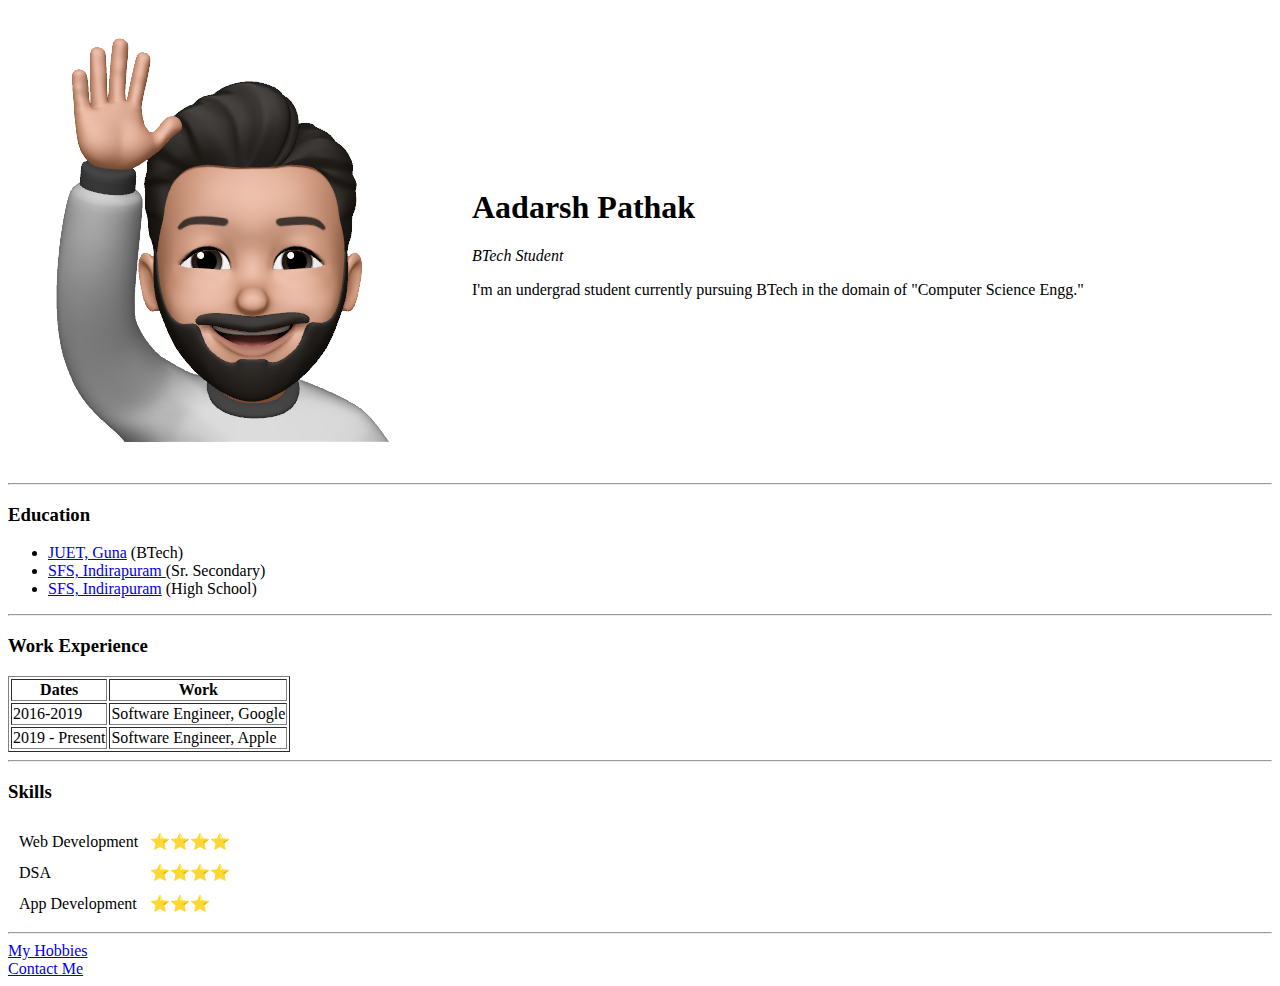
==== index.html @ a0d38d68 "added initial CV website files" ====
<!DOCTYPE html>
<html lang="en" dir="ltr">

<head>
  <meta charset="utf-8">
  <title>Aadarsh's Personal Site</title>
</head>

<body>
  <table cellspacing="20">
    <tr>
      <td>  <img src="images\project.png" alt="My profile picture"></td>
      <td><h1>Aadarsh Pathak</h1>
      <p><em>BTech Student</em></p>
      <p>I'm an undergrad student currently pursuing BTech in the domain of "Computer Science Engg."</p></td>
    </tr>
  </table>

  <hr>
  <h3>Education</h3>
  <ul>
    <li><a href="https://www.juet.ac.in/">JUET, Guna</a> (BTech)</li>
    <li><a href="https://www.sfsindirapuram.com/">SFS, Indirapuram </a> (Sr. Secondary)</li>
    <li><a href="https://www.sfsindirapuram.com/">SFS, Indirapuram</a> (High School)</li>
  </ul>
  <hr>
  <h3>Work Experience</h3>
  <table border="1">
    <thead>
      <tr>
        <th>Dates</th>
        <th>Work</th>
      </tr>
    </thead>
    <tbody>
      <tr>
        <td>2016-2019</td>
        <td>Software Engineer, Google</td>
      </tr>
      <tr>
        <td>2019 - Present</td>
        <td>Software Engineer, Apple</td>
      </tr>
    </tbody>
    <tfoot>
    </tfoot>
  </table>
  <hr>
  <h3>Skills</h3>
    <table cellspacing="10">
          <tr>
            <td>Web Development</td>
            <td>⭐⭐⭐⭐</td>
          </tr>
          <tr>
            <td>DSA</td>
            <td>⭐⭐⭐⭐</td>
          </tr>
          <tr>
            <td>App Development</td>
            <td>⭐⭐⭐</td>
          </tr>
        </table>
        <hr>

  <a href="hobbies.html">My Hobbies</a>
  <br>
  <a href="contact.html">Contact Me</a>
</body>

</html>
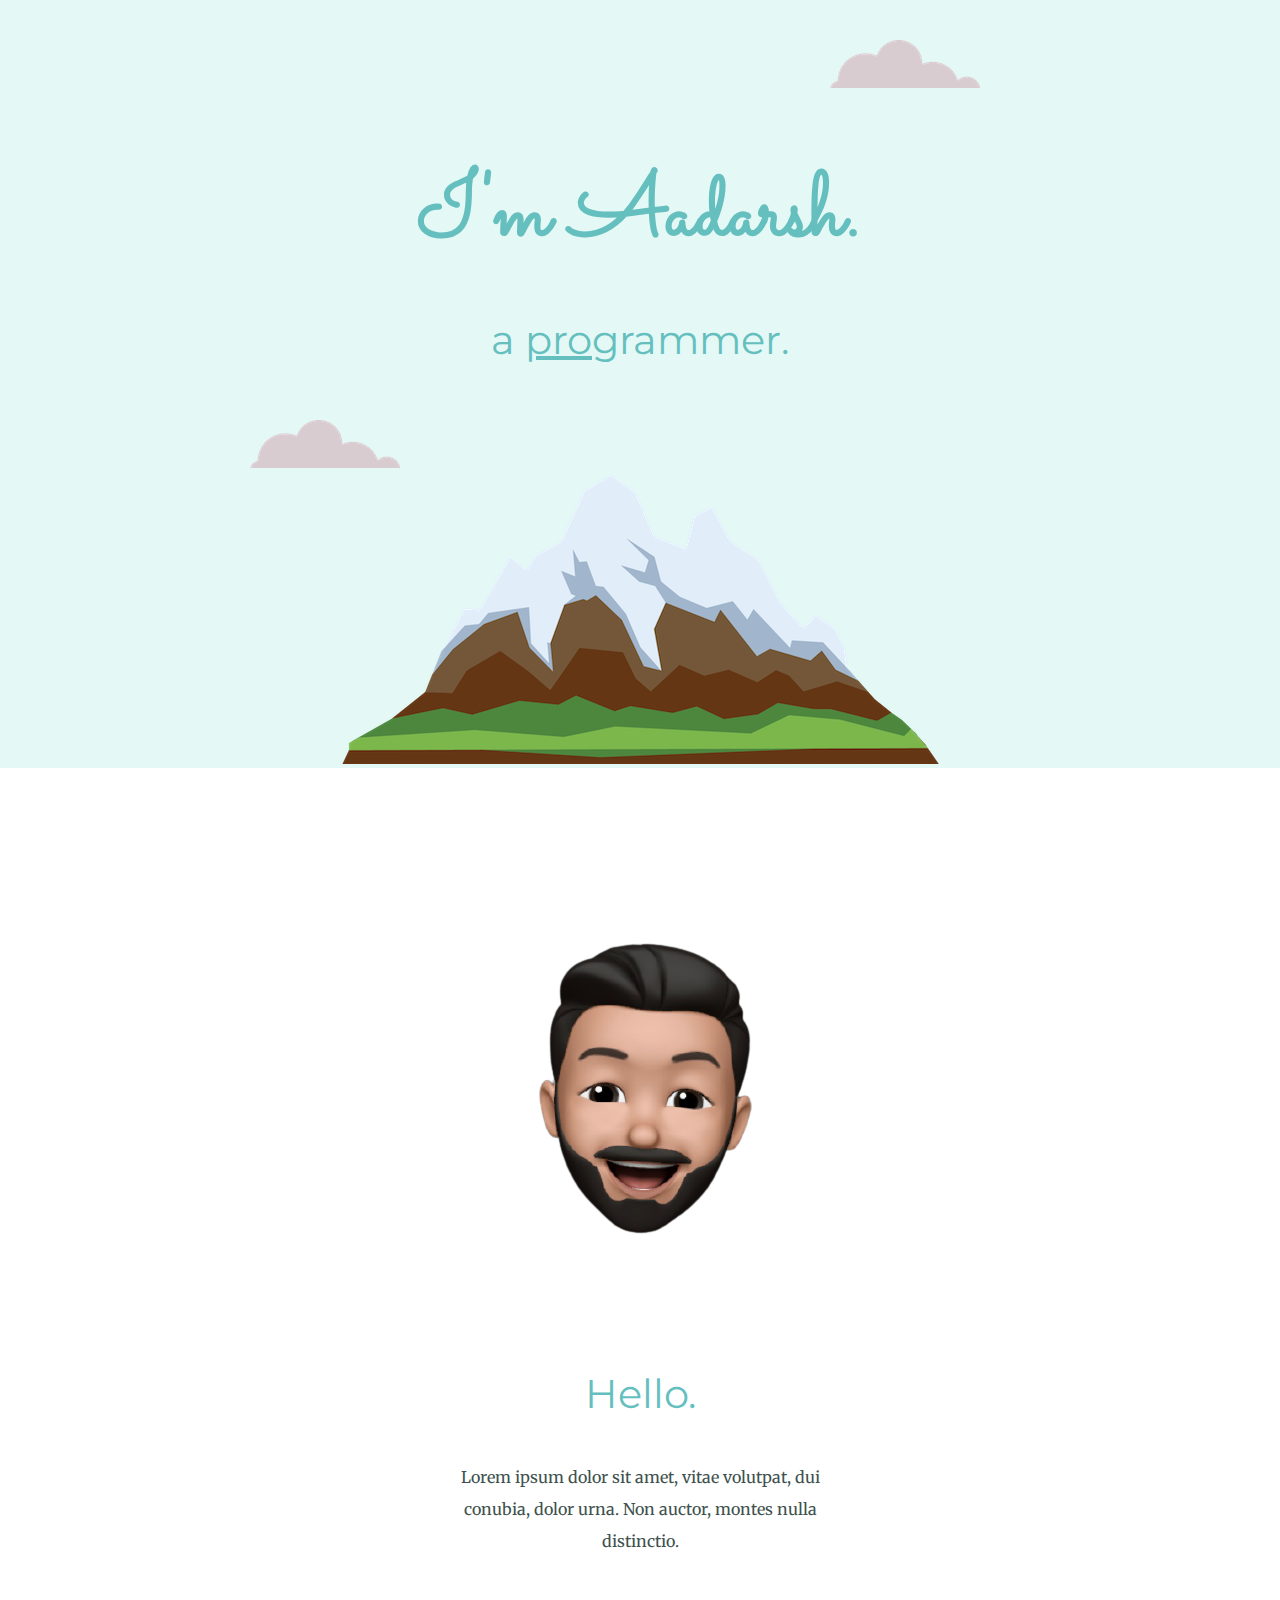
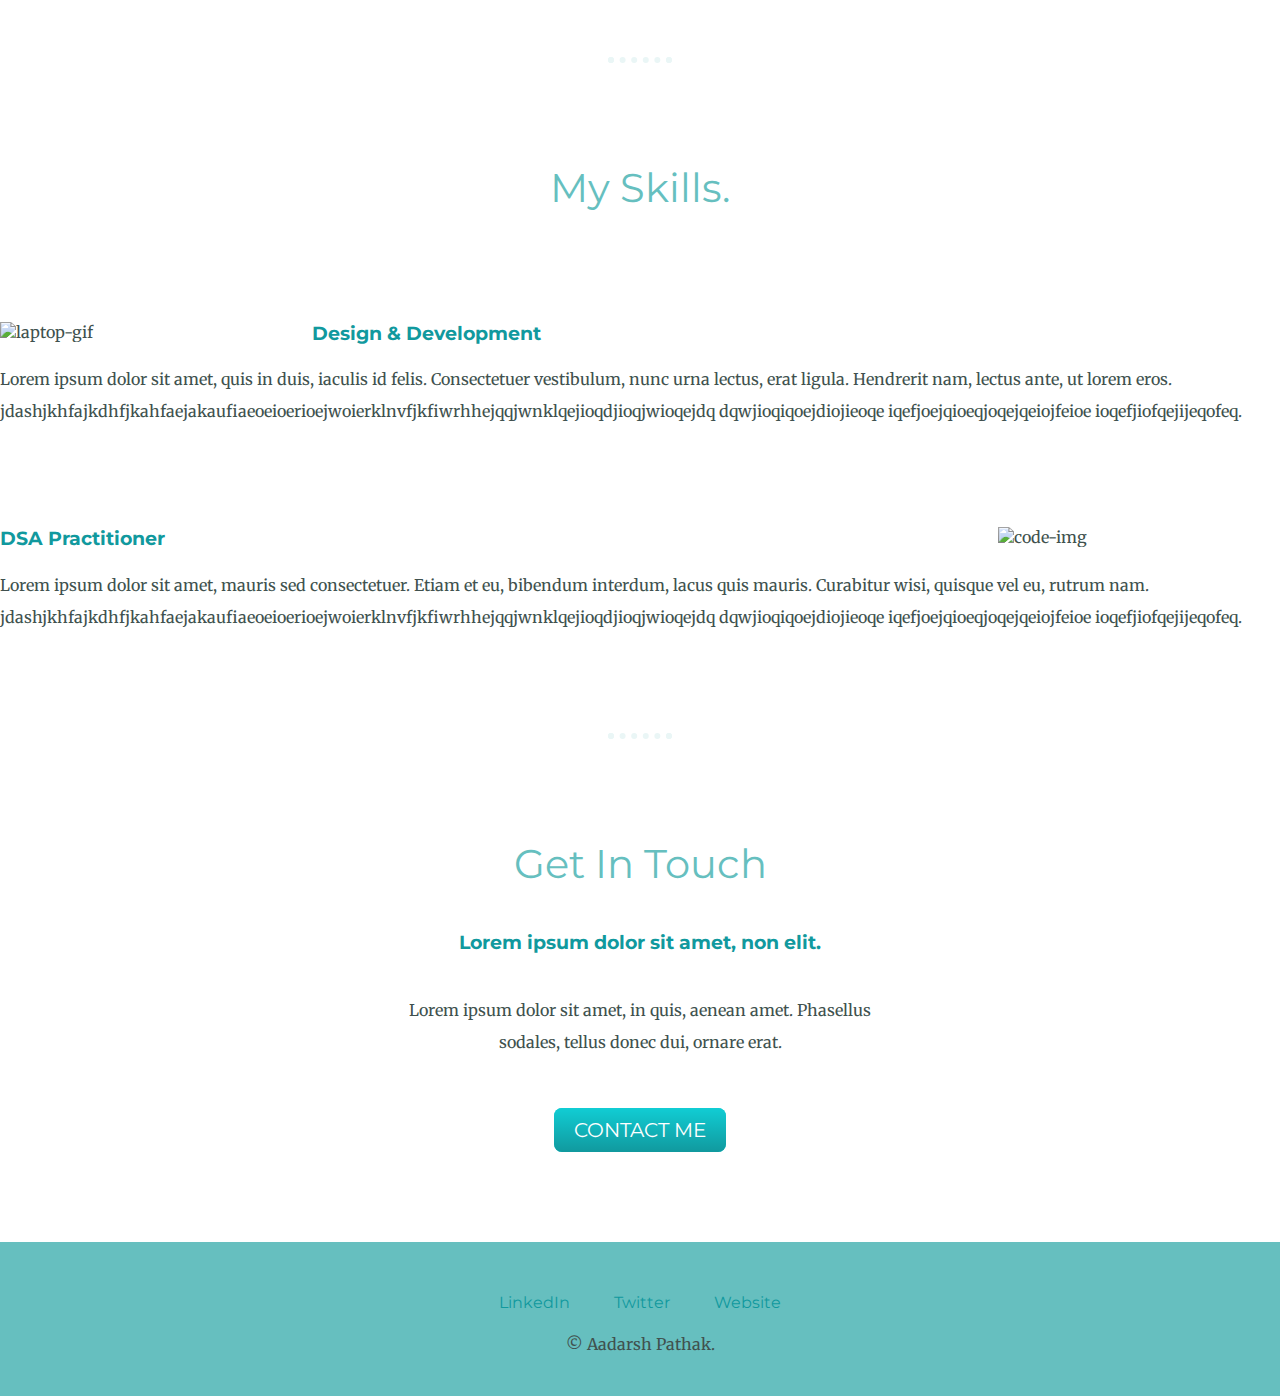
==== commit ebcabcdf: "practicePortfolio updated" ====
--- a/index.html
+++ b/index.html
@@ -3,69 +3,67 @@
 
 <head>
   <meta charset="utf-8">
-  <title>Aadarsh's Personal Site</title>
+  <title>Aadarsh Pathak</title>
+  <link rel="stylesheet" href="css/styles.css">
+  <link rel="apple-touch-icon" sizes="180x180" href="images/apple-touch-icon.png">
+  <link rel="icon" type="image/png" sizes="32x32" href="images/favicon-32x32.png">
+  <link rel="icon" type="image/png" sizes="16x16" href="images/favicon-16x16.png">
+  <link rel="manifest" href="images/site.webmanifest">
+
+  <link rel="preconnect" href="https://fonts.googleapis.com">
+  <link rel="preconnect" href="https://fonts.gstatic.com" crossorigin>
+  <link href="https://fonts.googleapis.com/css2?family=Merriweather&family=Montserrat&family=Sacramento&display=swap" rel="stylesheet">
+
 </head>
 
 <body>
-  <table cellspacing="20">
-    <tr>
-      <td>  <img src="images\project.png" alt="My profile picture"></td>
-      <td><h1>Aadarsh Pathak</h1>
-      <p><em>BTech Student</em></p>
-      <p>I'm an undergrad student currently pursuing BTech in the domain of "Computer Science Engg."</p></td>
-    </tr>
-  </table>
+  <div class="top-container">
+    <img class="top-cloud" src="images/cloud.png" alt="cloud-img">
+    <h1>I'm Aadarsh.</h1>
+    <h2>a <span class="pro">pro</span>grammer.</h2>
+    <img class="bottom-cloud" src="images/cloud.png" alt="cloud-img">
+    <img src="images/mountain.png" alt="mountain-img">
+  </div>
 
-  <hr>
-  <h3>Education</h3>
-  <ul>
-    <li><a href="https://www.juet.ac.in/">JUET, Guna</a> (BTech)</li>
-    <li><a href="https://www.sfsindirapuram.com/">SFS, Indirapuram </a> (Sr. Secondary)</li>
-    <li><a href="https://www.sfsindirapuram.com/">SFS, Indirapuram</a> (High School)</li>
-  </ul>
-  <hr>
-  <h3>Work Experience</h3>
-  <table border="1">
-    <thead>
-      <tr>
-        <th>Dates</th>
-        <th>Work</th>
-      </tr>
-    </thead>
-    <tbody>
-      <tr>
-        <td>2016-2019</td>
-        <td>Software Engineer, Google</td>
-      </tr>
-      <tr>
-        <td>2019 - Present</td>
-        <td>Software Engineer, Apple</td>
-      </tr>
-    </tbody>
-    <tfoot>
-    </tfoot>
-  </table>
-  <hr>
-  <h3>Skills</h3>
-    <table cellspacing="10">
-          <tr>
-            <td>Web Development</td>
-            <td>⭐⭐⭐⭐</td>
-          </tr>
-          <tr>
-            <td>DSA</td>
-            <td>⭐⭐⭐⭐</td>
-          </tr>
-          <tr>
-            <td>App Development</td>
-            <td>⭐⭐⭐</td>
-          </tr>
-        </table>
-        <hr>
+  <div class="middle-container">
+    <div class="profile">
+      <img src="images/profile.png" alt="profile-pic">
+      <h2>Hello.</h2>
+      <p class="intro">Lorem ipsum dolor sit amet, vitae volutpat, dui conubia, dolor urna. Non auctor, montes nulla distinctio.</p>
+    </div>
+    <hr>
+    <div class="skills">
+      <h2>My Skills.</h2>
+      <div class="skill-row">
+        <img class="code-img" src="https://media0.giphy.com/media/1sgetPM00wWqJpVUTl/giphy.gif?cid=ecf05e47lzs9njizic6p72273b2ffrhrowhds3scoj22sp5h&rid=giphy.gif&ct=s" alt="laptop-gif">
+        <h3>Design & Development</h3>
+        <p>Lorem ipsum dolor sit amet, quis in duis, iaculis id felis. Consectetuer vestibulum, nunc urna lectus, erat ligula. Hendrerit nam, lectus ante, ut lorem eros. jdashjkhfajkdhfjkahfaejakaufiaeoeioerioejwoierklnvfjkfiwrhhejqqjwnklqejioqdjioqjwioqejdq dqwjioqiqoejdiojieoqe iqefjoejqioeqjoqejqeiojfeioe ioqefjiofqejijeqofeq.</p>
+      </div>
+      <div class="skill-row">
+        <img class="code1-img" src="https://media0.giphy.com/media/bx3Cvt88j7PtM4SOaS/giphy.gif?cid=ecf05e47araqtlo1az6xgxs9pds8ss29ew0do99x2p5s9ggo&rid=giphy.gif&ct=s" alt="code-img">
 
-  <a href="hobbies.html">My Hobbies</a>
-  <br>
-  <a href="contact.html">Contact Me</a>
+        <h3>DSA Practitioner</h3>
+        <p>Lorem ipsum dolor sit amet, mauris sed consectetuer. Etiam et eu, bibendum interdum, lacus quis mauris. Curabitur wisi, quisque vel eu, rutrum nam. jdashjkhfajkdhfjkahfaejakaufiaeoeioerioejwoierklnvfjkfiwrhhejqqjwnklqejioqdjioqjwioqejdq dqwjioqiqoejdiojieoqe iqefjoejqioeqjoqejqeiojfeioe ioqefjiofqejijeqofeq.</p>
+      </div>
+    </div>
+    <hr>
+    <div class="contact-me">
+      <h2>Get In Touch</h2>
+      <h3>Lorem ipsum dolor sit amet, non elit.</h3>
+      <p class="contact-message">Lorem ipsum dolor sit amet, in quis, aenean amet. Phasellus sodales, tellus donec dui, ornare erat.</p>
+      <a class="btn" href="mailto:name@email.com">CONTACT ME</a>
+    </div>
+  </div>
+
+
+  <div class="bottom-container">
+    <a class="footer-link" href="https://www.linkedin.com/">LinkedIn</a>
+    <a class="footer-link" href="https://twitter.com/">Twitter</a>
+    <a class="footer-link" href="https://www.appbrewery.co/">Website</a>
+    <p>© Aadarsh Pathak.</p>
+  </div>
+
+
 </body>
 
 </html>
--- a/css/styles.css
+++ b/css/styles.css
@@ -0,0 +1,139 @@
+body {
+  color: #40514E;
+  margin: 0;
+  text-align: center;
+  font-family: 'Merriweather', serif;
+}
+
+h1 {
+  color: #66BFBF;
+  margin: 50px auto 0 auto;
+  font-size: 5.625rem;
+  font-family: 'Sacramento', cursive;
+}
+
+h2 {
+  color: #66BFBF;
+  font-family: 'Montserrat', sans-serif;
+  font-size: 2.5rem;
+  font-weight: normal;
+  padding-bottom: 10px;
+}
+
+h3 {
+  color: #11999E;
+  font-family: 'Montserrat', sans-serif;
+}
+
+p {
+  line-height: 2;
+}
+
+a {
+  color: #11999E;
+  font-family: 'Montserrat', sans-serif;
+  margin: 10px 20px;
+  text-decoration: none;
+}
+
+a:hover {
+  color: #EAF6F6;
+}
+
+hr {
+  border: dotted #EAF6F6 6px;
+  border-bottom: none;
+  width: 4%;
+  margin: 100px auto;
+}
+
+.top-container {
+  background-color: #E4F9F5;
+  position: relative;
+  padding-top: 100px;
+}
+
+.middle-container {
+  margin: 100px 0;
+}
+
+.bottom-container {
+  background-color: #66BFBF;
+  padding: 50px 0 20px;
+}
+
+.pro {
+  text-decoration: underline;
+}
+
+.intro {
+  width: 30%;
+  margin: auto;
+}
+
+.contact-message {
+  width: 40%;
+  margin: 40px auto 60px;
+}
+
+.copyright {
+  color: #EAF6F6;
+  font-size: 0.75rem;
+  padding: 20px 0;
+}
+
+.top-cloud {
+  position: absolute;
+  right: 300px;
+  top: 40px;
+}
+
+.bottom-cloud {
+  position: absolute;
+  left: 250px;
+  bottom: 300px;
+}
+
+.skill-row {
+  margin: 100px auto 100px auto;
+  text-align: left;
+}
+
+.code-img {
+  width: 22%;
+  float: left;
+  margin-right: 30px;
+}
+
+.code1-img {
+  width: 22%;
+  float: right;
+  margin-left: 30px;
+}
+
+.btn {
+  background: #11cdd4;
+  background-image: -webkit-linear-gradient(top, #11cdd4, #11999e);
+  background-image: -moz-linear-gradient(top, #11cdd4, #11999e);
+  background-image: -ms-linear-gradient(top, #11cdd4, #11999e);
+  background-image: -o-linear-gradient(top, #11cdd4, #11999e);
+  background-image: linear-gradient(to bottom, #11cdd4, #11999e);
+  -webkit-border-radius: 8;
+  -moz-border-radius: 8;
+  border-radius: 8px;
+  font-family: 'Montserrat', sans-serif;
+  color: #ffffff;
+  font-size: 20px;
+  padding: 10px 20px 10px 20px;
+  text-decoration: none;
+}
+
+.btn:hover {
+  background: #30e3cb;
+  background-image: -webkit-linear-gradient(top, #30e3cb, #2bc4ad);
+  background-image: -moz-linear-gradient(top, #30e3cb, #2bc4ad);
+  background-image: -ms-linear-gradient(top, #30e3cb, #2bc4ad);
+  background-image: -o-linear-gradient(top, #30e3cb, #2bc4ad);
+  background-image: linear-gradient(to bottom, #30e3cb, #2bc4ad);
+  text-decoration: none;
+}
